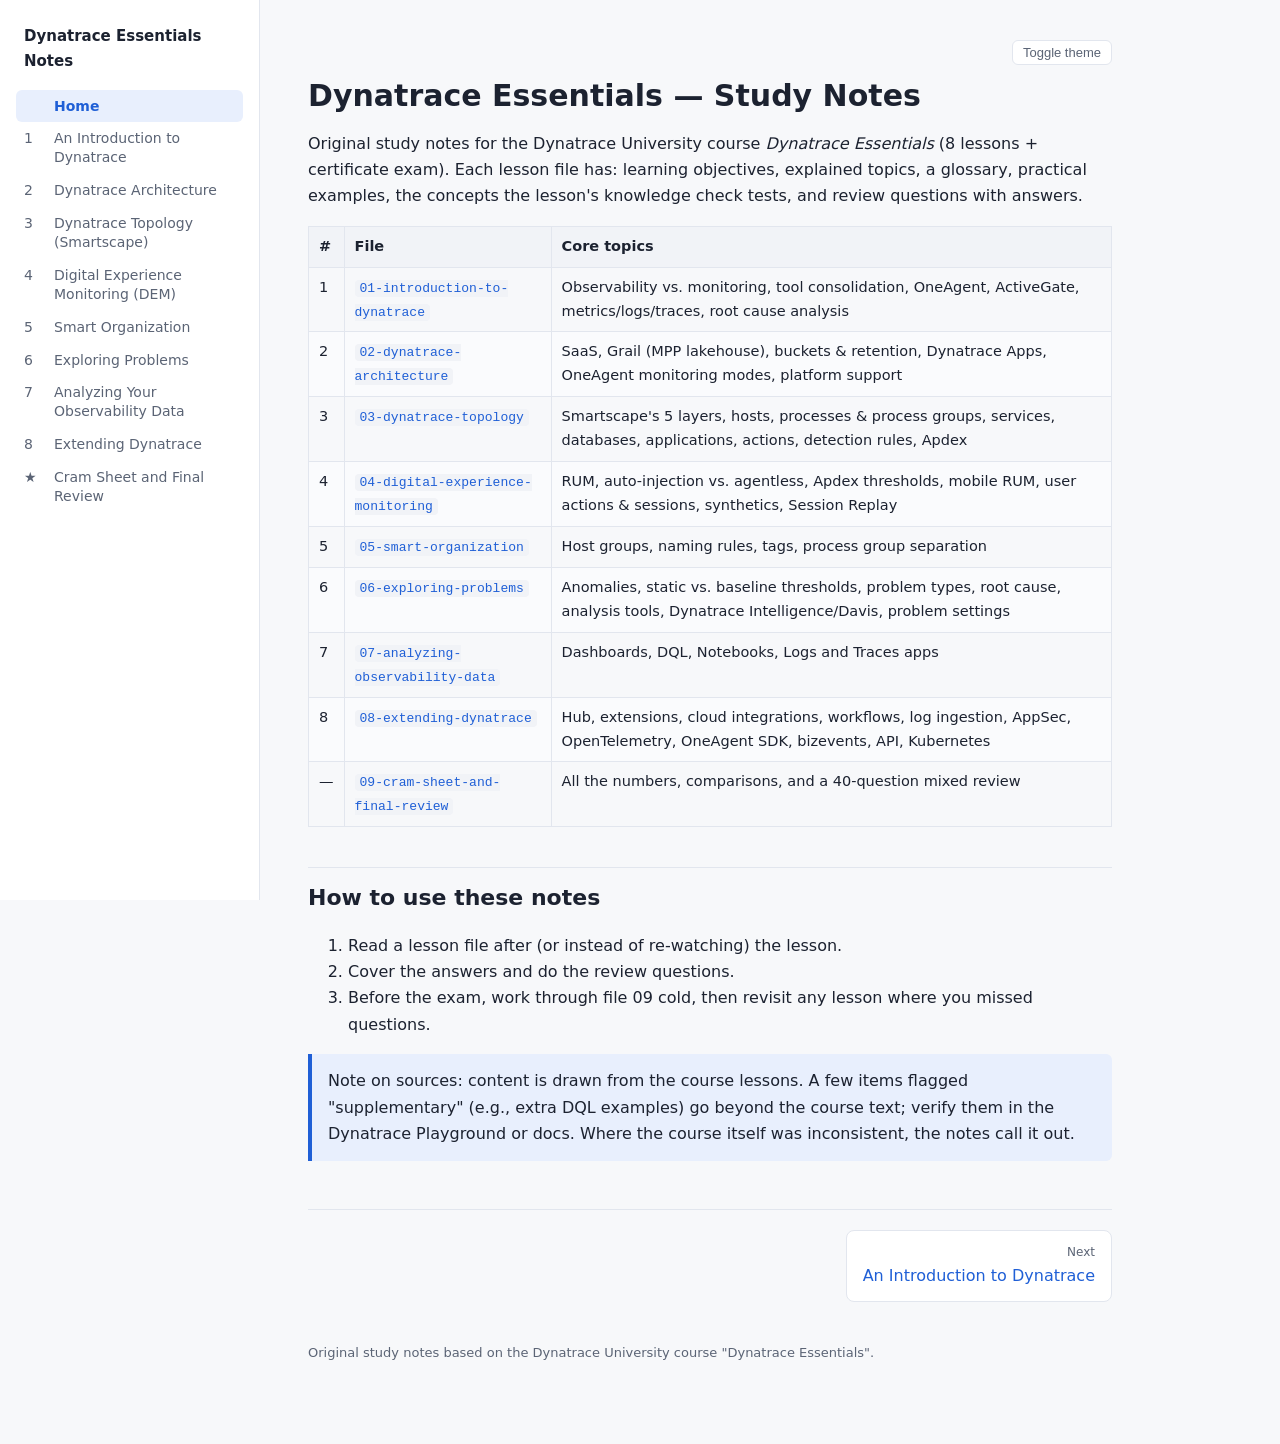
==== index.html @ f9325e3a "Serve the HTML site from the repo root via redirect to docs/ Co-Authored-By: Claude Opus 5.5 <norepl" ====
<!doctype html>
<html lang="en">
<head>
<meta charset="utf-8">
<meta name="viewport" content="width=device-width, initial-scale=1">
<title>Dynatrace Essentials Notes</title>
<meta http-equiv="refresh" content="0; url=docs/index.html">
<link rel="canonical" href="docs/index.html">
</head>
<body>
<p>Opening the study notes… If nothing happens, <a href="docs/index.html">go to the notes</a>.</p>
</body>
</html>
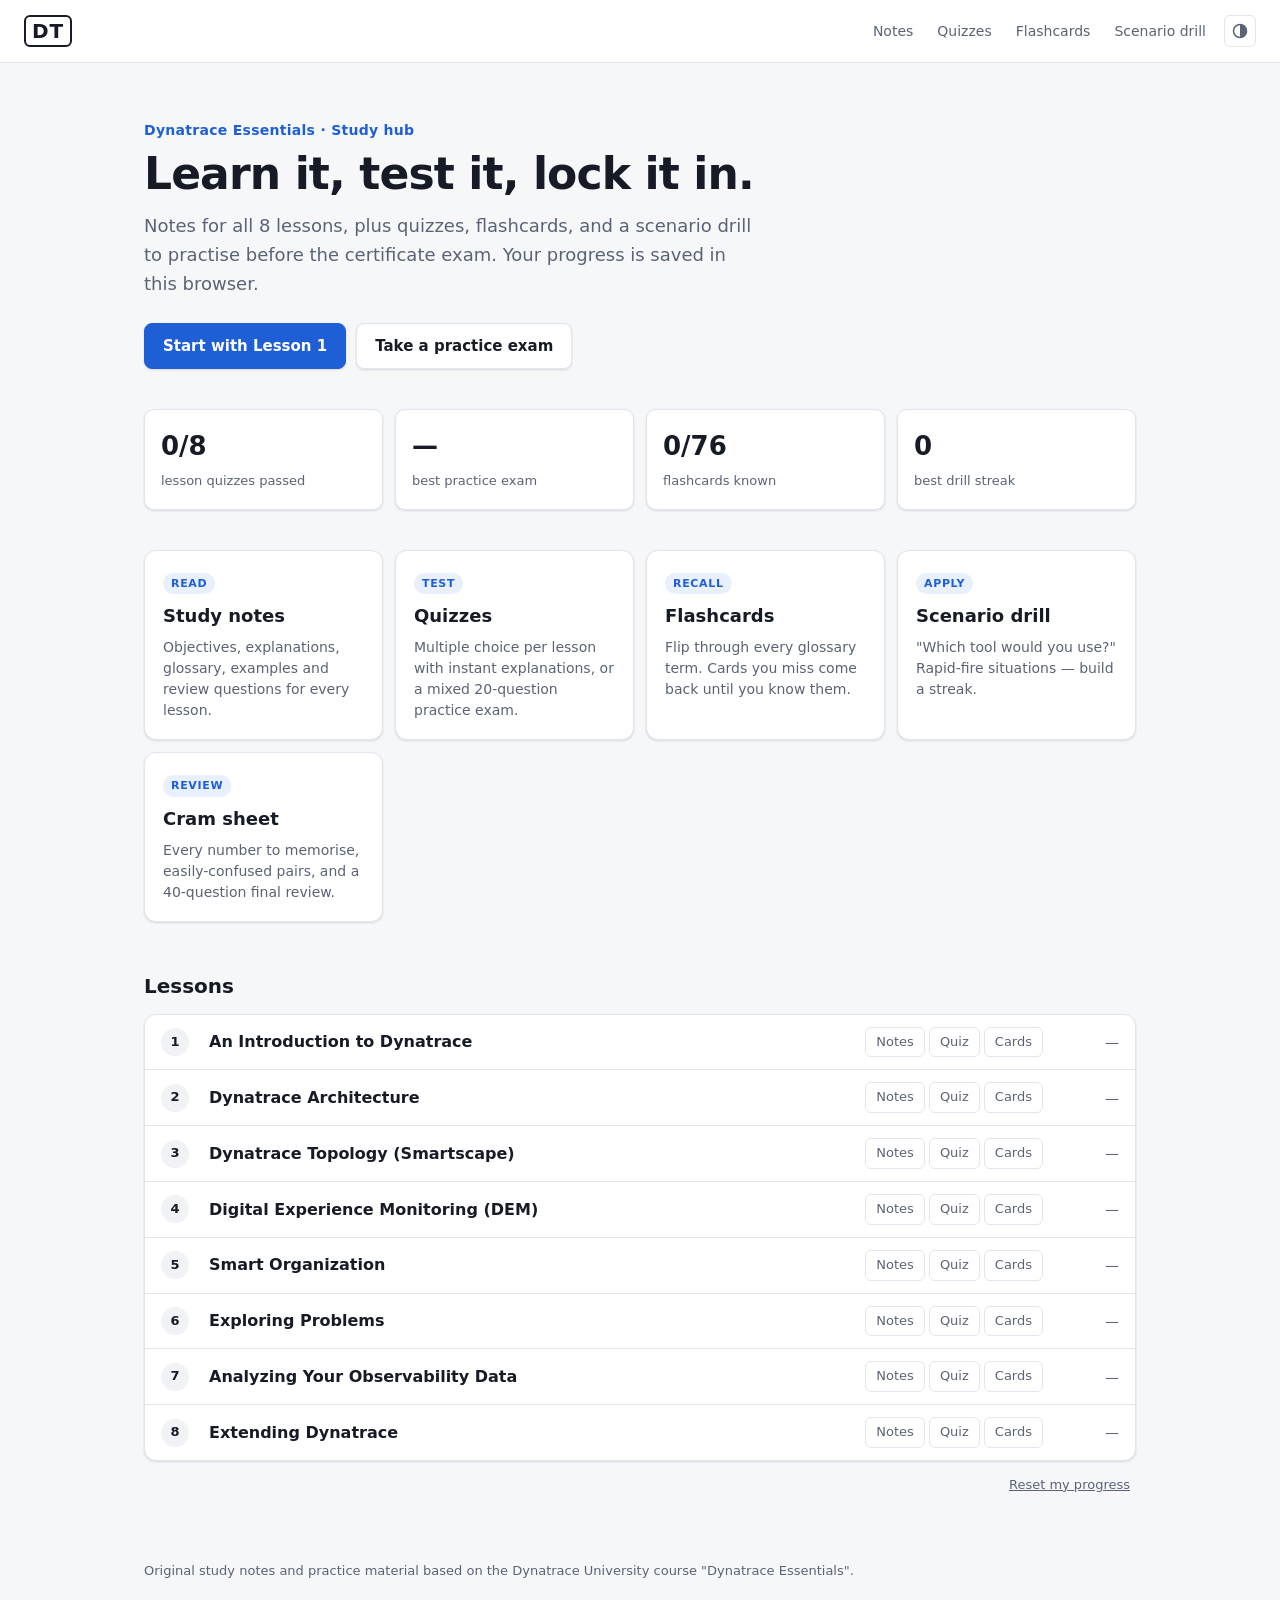
==== commit 3ec63367: "Turn DT into a study hub: homepage, quizzes, flashcards and scenario drill Co-Authored-By: Claude Op" ====
--- a/index.html
+++ b/index.html
@@ -3,11 +3,158 @@
 <head>
 <meta charset="utf-8">
 <meta name="viewport" content="width=device-width, initial-scale=1">
-<title>Dynatrace Essentials Notes</title>
-<meta http-equiv="refresh" content="0; url=docs/index.html">
-<link rel="canonical" href="docs/index.html">
+<title>DT · Dynatrace Essentials Study Hub</title>
+<link rel="stylesheet" href="learn/learn.css">
+<script src="learn/theme.js"></script>
 </head>
-<body>
-<p>Opening the study notes… If nothing happens, <a href="docs/index.html">go to the notes</a>.</p>
+<body class="home">
+<header class="site">
+  <a class="logo" href="index.html">DT</a>
+  <nav class="top">
+    <a href="docs/index.html">Notes</a>
+    <a href="learn/quiz.html">Quizzes</a>
+    <a href="learn/flashcards.html">Flashcards</a>
+    <a href="learn/drill.html">Scenario drill</a>
+    <button class="theme-btn" type="button" aria-label="Toggle theme"><svg width="16" height="16" viewBox="0 0 16 16" aria-hidden="true"><circle cx="8" cy="8" r="6.5" fill="none" stroke="currentColor" stroke-width="1.5"/><path d="M8 1.5a6.5 6.5 0 0 1 0 13z" fill="currentColor"/></svg></button>
+  </nav>
+</header>
+
+<main class="wrap">
+  <section class="hero">
+    <p class="eyebrow">Dynatrace Essentials · Study hub</p>
+    <h1>Learn it, test it, lock it in.</h1>
+    <p class="lede">Notes for all 8 lessons, plus quizzes, flashcards, and a scenario drill to practise before the certificate exam. Your progress is saved in this browser.</p>
+    <div class="hero-actions">
+      <a class="btn primary" id="continue" href="docs/01-introduction-to-dynatrace.html">Start with Lesson 1</a>
+      <a class="btn" href="learn/quiz.html?mode=exam">Take a practice exam</a>
+    </div>
+  </section>
+
+  <section class="stats" aria-label="Your progress">
+    <div class="stat"><span class="v" id="st-quizzes">0/8</span><span class="k">lesson quizzes passed</span></div>
+    <div class="stat"><span class="v" id="st-exam">—</span><span class="k">best practice exam</span></div>
+    <div class="stat"><span class="v" id="st-cards">0</span><span class="k">flashcards known</span></div>
+    <div class="stat"><span class="v" id="st-drill">0</span><span class="k">best drill streak</span></div>
+  </section>
+
+  <section class="modes" aria-label="Ways to study">
+    <a class="mode" href="docs/index.html">
+      <span class="tag">Read</span>
+      <h2>Study notes</h2>
+      <p>Objectives, explanations, glossary, examples and review questions for every lesson.</p>
+    </a>
+    <a class="mode" href="learn/quiz.html">
+      <span class="tag">Test</span>
+      <h2>Quizzes</h2>
+      <p>Multiple choice per lesson with instant explanations, or a mixed 20-question practice exam.</p>
+    </a>
+    <a class="mode" href="learn/flashcards.html">
+      <span class="tag">Recall</span>
+      <h2>Flashcards</h2>
+      <p>Flip through every glossary term. Cards you miss come back until you know them.</p>
+    </a>
+    <a class="mode" href="learn/drill.html">
+      <span class="tag">Apply</span>
+      <h2>Scenario drill</h2>
+      <p>"Which tool would you use?" Rapid-fire situations — build a streak.</p>
+    </a>
+    <a class="mode" href="docs/09-cram-sheet-and-final-review.html">
+      <span class="tag">Review</span>
+      <h2>Cram sheet</h2>
+      <p>Every number to memorise, easily-confused pairs, and a 40-question final review.</p>
+    </a>
+  </section>
+
+  <section class="lessons-sec">
+    <h2 class="sec-title">Lessons</h2>
+    <ol class="lessons">
+<li class="lesson" data-id="01">
+  <span class="num">1</span>
+  <span class="ltitle">An Introduction to Dynatrace</span>
+  <span class="lactions">
+    <a href="docs/01-introduction-to-dynatrace.html">Notes</a>
+    <a href="learn/quiz.html?lesson=01">Quiz</a>
+    <a href="learn/flashcards.html?lesson=01">Cards</a>
+  </span>
+  <span class="score" data-score="01">—</span>
+</li>
+<li class="lesson" data-id="02">
+  <span class="num">2</span>
+  <span class="ltitle">Dynatrace Architecture</span>
+  <span class="lactions">
+    <a href="docs/02-dynatrace-architecture.html">Notes</a>
+    <a href="learn/quiz.html?lesson=02">Quiz</a>
+    <a href="learn/flashcards.html?lesson=02">Cards</a>
+  </span>
+  <span class="score" data-score="02">—</span>
+</li>
+<li class="lesson" data-id="03">
+  <span class="num">3</span>
+  <span class="ltitle">Dynatrace Topology (Smartscape)</span>
+  <span class="lactions">
+    <a href="docs/03-dynatrace-topology.html">Notes</a>
+    <a href="learn/quiz.html?lesson=03">Quiz</a>
+    <a href="learn/flashcards.html?lesson=03">Cards</a>
+  </span>
+  <span class="score" data-score="03">—</span>
+</li>
+<li class="lesson" data-id="04">
+  <span class="num">4</span>
+  <span class="ltitle">Digital Experience Monitoring (DEM)</span>
+  <span class="lactions">
+    <a href="docs/04-digital-experience-monitoring.html">Notes</a>
+    <a href="learn/quiz.html?lesson=04">Quiz</a>
+    <a href="learn/flashcards.html?lesson=04">Cards</a>
+  </span>
+  <span class="score" data-score="04">—</span>
+</li>
+<li class="lesson" data-id="05">
+  <span class="num">5</span>
+  <span class="ltitle">Smart Organization</span>
+  <span class="lactions">
+    <a href="docs/05-smart-organization.html">Notes</a>
+    <a href="learn/quiz.html?lesson=05">Quiz</a>
+    <a href="learn/flashcards.html?lesson=05">Cards</a>
+  </span>
+  <span class="score" data-score="05">—</span>
+</li>
+<li class="lesson" data-id="06">
+  <span class="num">6</span>
+  <span class="ltitle">Exploring Problems</span>
+  <span class="lactions">
+    <a href="docs/06-exploring-problems.html">Notes</a>
+    <a href="learn/quiz.html?lesson=06">Quiz</a>
+    <a href="learn/flashcards.html?lesson=06">Cards</a>
+  </span>
+  <span class="score" data-score="06">—</span>
+</li>
+<li class="lesson" data-id="07">
+  <span class="num">7</span>
+  <span class="ltitle">Analyzing Your Observability Data</span>
+  <span class="lactions">
+    <a href="docs/07-analyzing-observability-data.html">Notes</a>
+    <a href="learn/quiz.html?lesson=07">Quiz</a>
+    <a href="learn/flashcards.html?lesson=07">Cards</a>
+  </span>
+  <span class="score" data-score="07">—</span>
+</li>
+<li class="lesson" data-id="08">
+  <span class="num">8</span>
+  <span class="ltitle">Extending Dynatrace</span>
+  <span class="lactions">
+    <a href="docs/08-extending-dynatrace.html">Notes</a>
+    <a href="learn/quiz.html?lesson=08">Quiz</a>
+    <a href="learn/flashcards.html?lesson=08">Cards</a>
+  </span>
+  <span class="score" data-score="08">—</span>
+</li>
+    </ol>
+    <p class="reset-row"><button type="button" class="linkish" id="reset">Reset my progress</button></p>
+  </section>
+</main>
+<footer class="site-foot">Original study notes and practice material based on the Dynatrace University course "Dynatrace Essentials".</footer>
+<script src="learn/data.js"></script>
+<script src="learn/store.js"></script>
+<script src="learn/home.js"></script>
 </body>
 </html>
--- a/learn/learn.css
+++ b/learn/learn.css
@@ -0,0 +1,169 @@
+:root{
+  --bg:#f6f7f9; --surface:#ffffff; --surface-2:#f0f2f6; --text:#161b26; --muted:#5a6375;
+  --border:#e1e5ec; --accent:#1f5fd6; --accent-ink:#ffffff; --accent-soft:#e8effd;
+  --good:#16794a; --good-soft:#e3f4ea; --bad:#b4232f; --bad-soft:#fbe7e9;
+  --shadow:0 1px 2px rgba(16,24,40,.06),0 1px 3px rgba(16,24,40,.08);
+}
+@media (prefers-color-scheme: dark){
+  :root:not([data-theme="light"]){
+    --bg:#0f1218; --surface:#171b23; --surface-2:#1f2430; --text:#e6e9f0; --muted:#9aa3b5;
+    --border:#2a303c; --accent:#7aa7ff; --accent-ink:#0f1218; --accent-soft:#1c2943;
+    --good:#58c58b; --good-soft:#15291f; --bad:#ff7b86; --bad-soft:#331a1e;
+    --shadow:none;
+  }
+}
+:root[data-theme="dark"]{
+  --bg:#0f1218; --surface:#171b23; --surface-2:#1f2430; --text:#e6e9f0; --muted:#9aa3b5;
+  --border:#2a303c; --accent:#7aa7ff; --accent-ink:#0f1218; --accent-soft:#1c2943;
+  --good:#58c58b; --good-soft:#15291f; --bad:#ff7b86; --bad-soft:#331a1e;
+  --shadow:none;
+}
+*{box-sizing:border-box}
+html{-webkit-text-size-adjust:100%}
+body{margin:0;background:var(--bg);color:var(--text);
+  font:16px/1.6 system-ui,-apple-system,"Segoe UI",Roboto,sans-serif}
+a{color:var(--accent);text-decoration:none}
+a:hover{text-decoration:underline}
+button{font:inherit;color:inherit}
+:focus-visible{outline:2px solid var(--accent);outline-offset:2px}
+
+/* Header */
+header.site{display:flex;align-items:center;justify-content:space-between;gap:12px;
+  padding:14px 24px;border-bottom:1px solid var(--border);background:var(--surface);
+  position:sticky;top:0;z-index:5}
+.logo{font-weight:800;font-size:20px;letter-spacing:.04em;color:var(--text);
+  border:2px solid var(--text);border-radius:6px;padding:0 6px;line-height:1.4}
+.logo:hover{text-decoration:none}
+nav.top{display:flex;align-items:center;gap:4px;flex-wrap:wrap;justify-content:flex-end}
+nav.top a{color:var(--muted);padding:6px 10px;border-radius:6px;font-size:14px}
+nav.top a:hover,nav.top a.active{background:var(--accent-soft);color:var(--accent);text-decoration:none}
+.theme-btn{border:1px solid var(--border);background:var(--surface);color:var(--muted);
+  border-radius:6px;width:32px;height:32px;cursor:pointer;margin-left:4px;
+  display:inline-grid;place-items:center;padding:0}
+.theme-btn:hover{color:var(--accent);border-color:var(--accent)}
+
+.wrap{max-width:1040px;margin:0 auto;padding:40px 24px 64px}
+.narrow{max-width:720px}
+footer.site-foot{max-width:1040px;margin:0 auto;padding:0 24px 40px;color:var(--muted);font-size:13px}
+
+/* Buttons */
+.btn{display:inline-flex;align-items:center;justify-content:center;gap:6px;
+  padding:10px 18px;border-radius:8px;border:1px solid var(--border);background:var(--surface);
+  color:var(--text);font-weight:600;font-size:15px;cursor:pointer;box-shadow:var(--shadow)}
+.btn:hover{text-decoration:none;border-color:var(--accent)}
+.btn.primary{background:var(--accent);border-color:var(--accent);color:var(--accent-ink)}
+.btn:disabled{opacity:.5;cursor:default}
+.linkish{background:none;border:0;color:var(--muted);text-decoration:underline;cursor:pointer;font-size:13px}
+
+/* Home */
+.hero{padding:16px 0 32px}
+.eyebrow{margin:0 0 8px;color:var(--accent);font-weight:600;font-size:14px;letter-spacing:.02em}
+.hero h1{font-size:44px;line-height:1.1;margin:0 0 14px;letter-spacing:-.02em}
+.lede{font-size:18px;color:var(--muted);max-width:620px;margin:0 0 24px}
+.hero-actions{display:flex;gap:10px;flex-wrap:wrap}
+.stats{display:grid;grid-template-columns:repeat(4,1fr);gap:12px;margin:8px 0 40px}
+.stat{background:var(--surface);border:1px solid var(--border);border-radius:10px;padding:16px;box-shadow:var(--shadow)}
+.stat .v{display:block;font-size:26px;font-weight:700;font-variant-numeric:tabular-nums}
+.stat .k{color:var(--muted);font-size:13px}
+.modes{display:grid;grid-template-columns:repeat(auto-fit,minmax(190px,1fr));gap:12px;margin-bottom:48px}
+.mode{display:block;background:var(--surface);border:1px solid var(--border);border-radius:12px;
+  padding:18px;color:var(--text);box-shadow:var(--shadow);transition:border-color .15s,transform .15s}
+.mode:hover{text-decoration:none;border-color:var(--accent);transform:translateY(-2px)}
+.mode h2{font-size:18px;margin:8px 0 6px}
+.mode p{margin:0;color:var(--muted);font-size:14px;line-height:1.5}
+.tag{display:inline-block;font-size:11px;font-weight:700;letter-spacing:.06em;text-transform:uppercase;
+  color:var(--accent);background:var(--accent-soft);padding:2px 8px;border-radius:999px}
+.sec-title{font-size:20px;margin:0 0 12px}
+.lessons{list-style:none;margin:0;padding:0;background:var(--surface);border:1px solid var(--border);
+  border-radius:12px;overflow:hidden;box-shadow:var(--shadow)}
+.lesson{display:grid;grid-template-columns:36px 1fr auto 64px;align-items:center;gap:12px;
+  padding:12px 16px;border-top:1px solid var(--border)}
+.lesson:first-child{border-top:0}
+.lesson .num{width:28px;height:28px;border-radius:50%;display:grid;place-items:center;
+  background:var(--surface-2);font-weight:700;font-size:13px}
+.lesson.passed .num{background:var(--good-soft);color:var(--good)}
+.ltitle{font-weight:600}
+.lactions{display:flex;gap:4px}
+.lactions a{font-size:13px;padding:4px 10px;border:1px solid var(--border);border-radius:6px;color:var(--muted)}
+.lactions a:hover{border-color:var(--accent);color:var(--accent);text-decoration:none}
+.score{text-align:right;font-variant-numeric:tabular-nums;color:var(--muted);font-size:14px}
+.lesson.passed .score{color:var(--good);font-weight:600}
+.reset-row{text-align:right;margin:10px 0 0}
+
+/* Learn pages */
+.page-head{margin-bottom:20px}
+.page-head h1{font-size:30px;margin:0 0 6px;letter-spacing:-.01em}
+.page-head p{margin:0;color:var(--muted)}
+.picker{display:flex;flex-wrap:wrap;gap:8px;margin:16px 0 24px}
+.chip{border:1px solid var(--border);background:var(--surface);border-radius:999px;padding:6px 14px;
+  font-size:14px;cursor:pointer;color:var(--muted)}
+.chip:hover{border-color:var(--accent);color:var(--accent)}
+.chip.on{background:var(--accent);border-color:var(--accent);color:var(--accent-ink)}
+.chip .best{opacity:.8;font-size:12px;margin-left:4px}
+.card{background:var(--surface);border:1px solid var(--border);border-radius:14px;padding:24px;box-shadow:var(--shadow)}
+.meta{display:flex;justify-content:space-between;color:var(--muted);font-size:13px;margin-bottom:10px}
+.bar{height:6px;border-radius:999px;background:var(--surface-2);overflow:hidden;margin-bottom:20px}
+.bar>i{display:block;height:100%;background:var(--accent);transition:width .25s}
+.question{font-size:20px;font-weight:600;line-height:1.4;margin:0 0 18px}
+.options{display:grid;gap:10px}
+.opt{display:flex;gap:12px;align-items:flex-start;text-align:left;width:100%;padding:12px 14px;
+  border:1px solid var(--border);border-radius:10px;background:var(--surface);cursor:pointer;line-height:1.45}
+.opt:hover:not(:disabled){border-color:var(--accent);background:var(--accent-soft)}
+.opt .key{flex:none;width:24px;height:24px;border-radius:6px;display:grid;place-items:center;
+  background:var(--surface-2);font-size:12px;font-weight:700;color:var(--muted)}
+.opt:disabled{cursor:default}
+.opt.correct{border-color:var(--good);background:var(--good-soft)}
+.opt.correct .key{background:var(--good);color:var(--surface)}
+.opt.wrong{border-color:var(--bad);background:var(--bad-soft)}
+.opt.wrong .key{background:var(--bad);color:var(--surface)}
+.feedback{margin-top:16px;padding:12px 14px;border-radius:10px;background:var(--surface-2);display:none}
+.feedback.show{display:block}
+.feedback strong.ok{color:var(--good)} .feedback strong.no{color:var(--bad)}
+.actions{display:flex;justify-content:space-between;align-items:center;gap:10px;margin-top:18px;flex-wrap:wrap}
+.hint{color:var(--muted);font-size:13px}
+.result{text-align:center;padding:12px 0}
+.result .big{font-size:56px;font-weight:800;line-height:1;margin:8px 0}
+.result .verdict{font-size:18px;font-weight:600;margin-bottom:6px}
+.review{margin-top:24px;text-align:left}
+.review h3{font-size:16px;margin:0 0 10px}
+.review li{margin-bottom:12px}
+.review .ans{color:var(--good);font-weight:600}
+.review .exp{color:var(--muted);font-size:14px}
+
+/* Flashcards */
+.flip{perspective:1200px;cursor:pointer;margin-bottom:16px}
+.flip-inner{position:relative;min-height:240px;transition:transform .45s;transform-style:preserve-3d}
+.flip.flipped .flip-inner{transform:rotateY(180deg)}
+.face{position:absolute;inset:0;backface-visibility:hidden;-webkit-backface-visibility:hidden;
+  display:flex;flex-direction:column;justify-content:center;align-items:center;text-align:center;
+  padding:28px;border-radius:14px;border:1px solid var(--border);background:var(--surface);box-shadow:var(--shadow)}
+.face.back{transform:rotateY(180deg);background:var(--accent-soft)}
+.face .label{position:absolute;top:14px;left:16px;font-size:11px;font-weight:700;letter-spacing:.06em;
+  text-transform:uppercase;color:var(--muted)}
+.face .term{font-size:28px;font-weight:700;line-height:1.25}
+.face .def{font-size:18px;line-height:1.5}
+@media (prefers-reduced-motion: reduce){.flip-inner,.bar>i,.mode{transition:none}}
+
+/* Drill */
+.streak{font-variant-numeric:tabular-nums;font-weight:700}
+.scenario{font-size:22px;font-weight:600;line-height:1.35;margin:0 0 18px}
+
+@media (max-width:760px){
+  header.site{padding:10px 16px;flex-wrap:wrap}
+  nav.top a{padding:5px 8px;font-size:13px}
+  .wrap{padding:24px 16px 48px}
+  .hero h1{font-size:32px}
+  .lede{font-size:16px}
+  .stats{grid-template-columns:repeat(2,1fr)}
+  .lesson{grid-template-columns:28px 1fr 48px;row-gap:6px}
+  .lesson .lactions{grid-column:2 / 4;grid-row:2}
+  .card{padding:18px}
+  .picker{flex-wrap:nowrap;overflow-x:auto;margin:12px -16px 18px;padding:0 16px 6px;
+    scrollbar-width:none;-webkit-overflow-scrolling:touch}
+  .picker::-webkit-scrollbar{display:none}
+  .chip{white-space:nowrap;flex:none}
+  .question{font-size:18px}
+  .face .term{font-size:23px}
+  .face .def{font-size:16px}
+  .scenario{font-size:19px}
+}
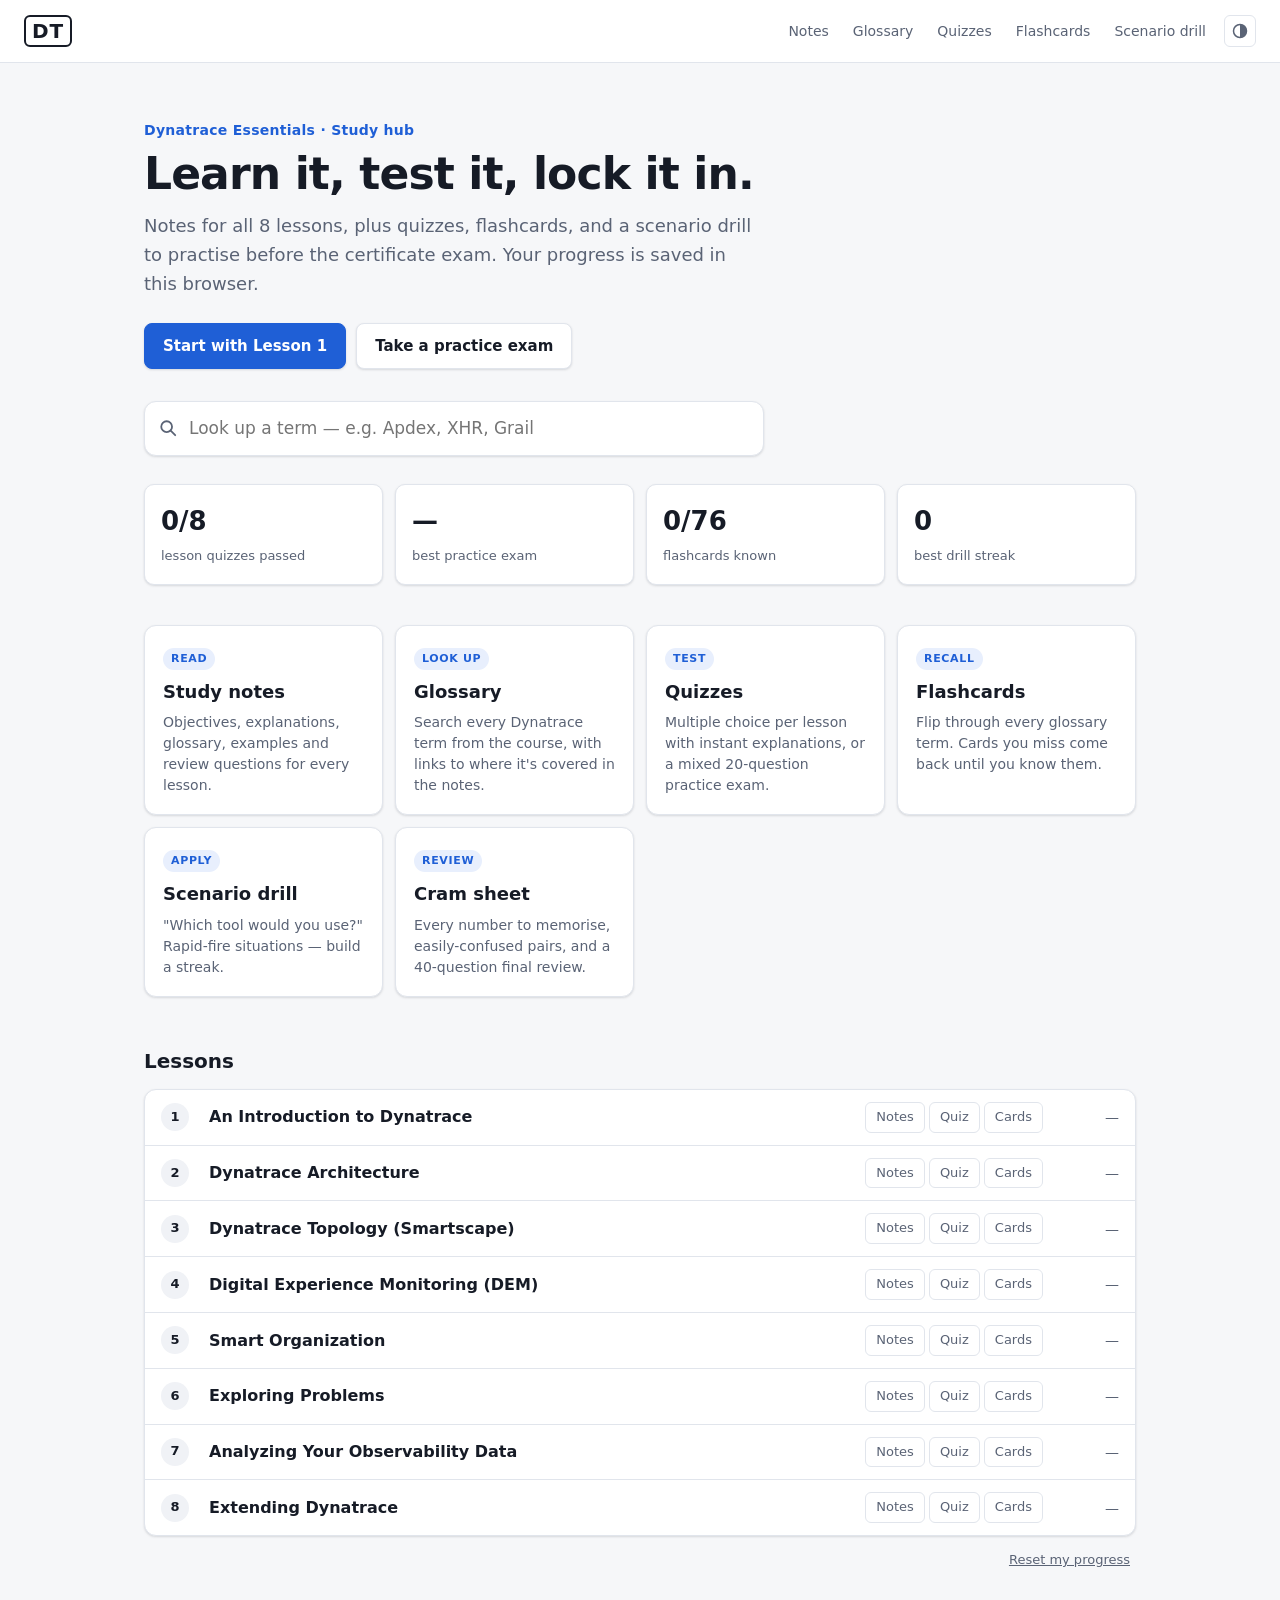
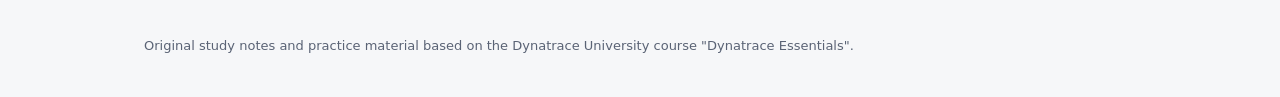
==== commit 49bc75af: "Add searchable glossary with notes search 127 Dynatrace terms (lesson glossaries plus extra terms an" ====
--- a/index.html
+++ b/index.html
@@ -12,6 +12,7 @@
   <a class="logo" href="index.html">DT</a>
   <nav class="top">
     <a href="docs/index.html">Notes</a>
+    <a href="learn/glossary.html">Glossary</a>
     <a href="learn/quiz.html">Quizzes</a>
     <a href="learn/flashcards.html">Flashcards</a>
     <a href="learn/drill.html">Scenario drill</a>
@@ -30,6 +31,13 @@
     </div>
   </section>
 
+  <form class="home-search" action="learn/glossary.html" method="get" role="search">
+    <div class="search-box">
+      <svg class="search-icon" width="18" height="18" viewBox="0 0 20 20" aria-hidden="true"><circle cx="8.5" cy="8.5" r="6" fill="none" stroke="currentColor" stroke-width="2"/><path d="M13 13l5 5" stroke="currentColor" stroke-width="2" stroke-linecap="round"/></svg>
+      <input name="q" type="search" autocomplete="off" placeholder="Look up a term — e.g. Apdex, XHR, Grail" aria-label="Search the glossary">
+    </div>
+  </form>
+
   <section class="stats" aria-label="Your progress">
     <div class="stat"><span class="v" id="st-quizzes">0/8</span><span class="k">lesson quizzes passed</span></div>
     <div class="stat"><span class="v" id="st-exam">—</span><span class="k">best practice exam</span></div>
@@ -42,6 +50,11 @@
       <span class="tag">Read</span>
       <h2>Study notes</h2>
       <p>Objectives, explanations, glossary, examples and review questions for every lesson.</p>
+    </a>
+    <a class="mode" href="learn/glossary.html">
+      <span class="tag">Look up</span>
+      <h2>Glossary</h2>
+      <p>Search every Dynatrace term from the course, with links to where it's covered in the notes.</p>
     </a>
     <a class="mode" href="learn/quiz.html">
       <span class="tag">Test</span>
--- a/learn/learn.css
+++ b/learn/learn.css
@@ -142,7 +142,58 @@
   text-transform:uppercase;color:var(--muted)}
 .face .term{font-size:28px;font-weight:700;line-height:1.25}
 .face .def{font-size:18px;line-height:1.5}
-@media (prefers-reduced-motion: reduce){.flip-inner,.bar>i,.mode{transition:none}}
+@media (prefers-reduced-motion: reduce){.flip-inner,.bar>i,.mode{transition:none}.gterm.flash{animation:none}}
+
+/* Glossary + search */
+.search-box{position:relative;display:flex;align-items:center;margin:8px 0 4px}
+.search-box input{width:100%;font:inherit;font-size:17px;padding:13px 44px 13px 44px;
+  border:1px solid var(--border);border-radius:12px;background:var(--surface);color:var(--text);box-shadow:var(--shadow)}
+.search-box input:focus{outline:none;border-color:var(--accent);box-shadow:0 0 0 3px var(--accent-soft)}
+.search-box input::-webkit-search-cancel-button{cursor:pointer}
+.search-icon{position:absolute;left:15px;color:var(--muted);pointer-events:none}
+.kbd{position:absolute;right:12px;font:12px/1 ui-monospace,monospace;color:var(--muted);
+  border:1px solid var(--border);border-radius:4px;padding:3px 6px;background:var(--surface-2)}
+.search-box input:focus ~ .kbd,.search-box input:not(:placeholder-shown) ~ .kbd{display:none}
+.az{display:flex;flex-wrap:wrap;gap:2px;margin:0 0 8px}
+.az a,.az span{width:28px;height:28px;display:grid;place-items:center;border-radius:6px;font-size:13px;font-weight:600}
+.az a:hover{background:var(--accent-soft);text-decoration:none}
+.az span{color:var(--border)}
+.az[hidden]{display:none}
+.count{color:var(--muted);font-size:13px;margin:4px 0 12px}
+.gletter{font-size:15px;color:var(--accent);margin:22px 0 8px;padding-bottom:4px;border-bottom:1px solid var(--border);scroll-margin-top:76px}
+.gsec{font-size:15px;text-transform:uppercase;letter-spacing:.06em;color:var(--muted);margin:22px 0 10px}
+.gterm{background:var(--surface);border:1px solid var(--border);border-radius:12px;padding:14px 16px;margin-bottom:10px;
+  box-shadow:var(--shadow);scroll-margin-top:76px}
+.gterm.flash{animation:gflash 1.4s ease-out}
+@keyframes gflash{0%{border-color:var(--accent);box-shadow:0 0 0 4px var(--accent-soft)}100%{}}
+.ghead{display:flex;align-items:baseline;flex-wrap:wrap;gap:6px 10px}
+.ghead h3{margin:0;font-size:18px}
+.ganchor{color:var(--text)}
+.gbadge{font-size:11px;font-weight:700;letter-spacing:.04em;text-transform:uppercase;color:var(--accent);
+  background:var(--accent-soft);padding:2px 8px;border-radius:999px}
+.gvia{margin:4px 0 0;font-size:12px;color:var(--muted)}
+.gdef{margin:8px 0 0;line-height:1.55}
+.gfrom{font-size:12px;font-weight:600;color:var(--muted);margin-right:2px}
+.gfoot{display:flex;flex-wrap:wrap;gap:6px 18px;margin-top:10px;font-size:13px}
+.glinks{display:flex;flex-wrap:wrap;align-items:center;gap:4px 8px}
+.glabel{color:var(--muted)}
+.gchip{display:inline-block;border:1px solid var(--border);border-radius:999px;padding:1px 9px;background:var(--surface);
+  color:var(--accent);font-size:13px;cursor:pointer}
+.gchip:hover{border-color:var(--accent);text-decoration:none}
+mark{background:var(--mark);color:inherit;border-radius:2px;padding:0 1px}
+:root{--mark:rgba(255,196,0,.35)}
+@media (prefers-color-scheme: dark){:root:not([data-theme="light"]){--mark:rgba(122,167,255,.32)}}
+:root[data-theme="dark"]{--mark:rgba(122,167,255,.32)}
+.nres{display:grid;gap:8px;margin-bottom:12px}
+.nhit{display:block;background:var(--surface);border:1px solid var(--border);border-radius:10px;padding:12px 14px;color:var(--text)}
+.nhit:hover{border-color:var(--accent);text-decoration:none}
+.nhit.more{display:none}
+.nwhere{display:block;font-size:12px;color:var(--muted)}
+.nhead{display:block;font-weight:600;margin:2px 0 4px}
+.nsnip{display:block;font-size:14px;color:var(--muted);line-height:1.5}
+.gempty .gtry{margin:12px 0 0;display:flex;flex-wrap:wrap;gap:6px;align-items:center;color:var(--muted);font-size:14px}
+.home-search{margin:0 0 28px;max-width:620px}
+.home-search .search-box{margin:0}
 
 /* Drill */
 .streak{font-variant-numeric:tabular-nums;font-weight:700}
@@ -166,4 +217,8 @@
   .face .term{font-size:23px}
   .face .def{font-size:16px}
   .scenario{font-size:19px}
-}
+  .search-box input{font-size:16px}
+  .kbd{display:none}
+  .az a,.az span{width:24px;height:26px;font-size:12px}
+  .gterm{padding:12px 14px}
+}
